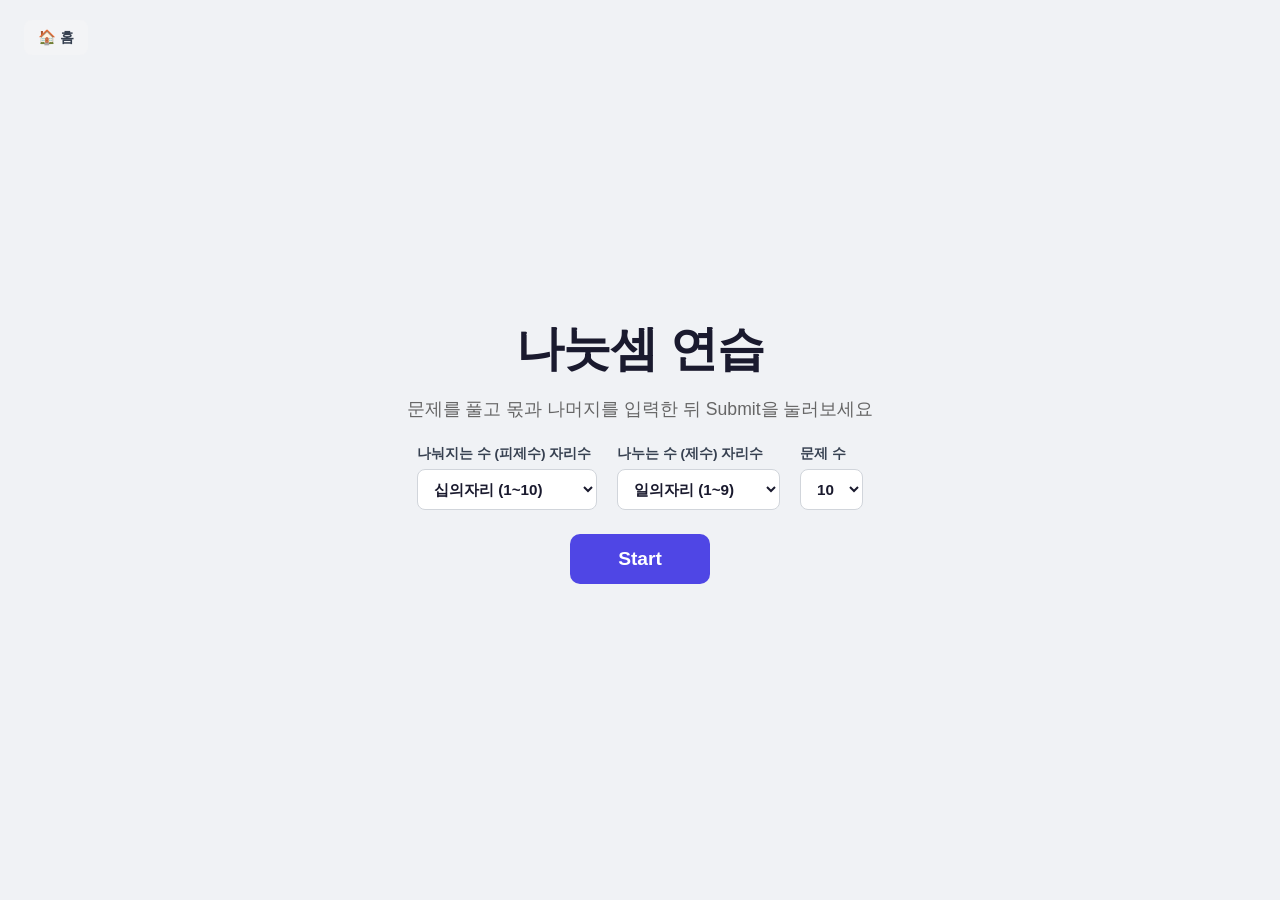
==== division-drill/index.html @ f1855601 "add division drill game with requirements, plan, and implementation files" ====
<!DOCTYPE html>
<html lang="ko">
<head>
  <meta charset="UTF-8">
  <meta name="viewport" content="width=device-width, initial-scale=1.0">
  <title>나눗셈 연습</title>
  <link rel="stylesheet" href="style.css">
</head>
<body>

  <div id="start-screen">
    <a class="home-btn" href="../">🏠 홈</a>
    <h1>나눗셈 연습</h1>
    <p>문제를 풀고 몫과 나머지를 입력한 뒤 Submit을 눌러보세요</p>

    <div class="options">
      <label class="option-group">
        나눠지는 수 (피제수) 자리수
        <select id="dividend-digit">
          <option value="십" selected>십의자리 (1~10)</option>
          <option value="백">백의자리 (1~100)</option>
          <option value="천">천의자리 (1~1000)</option>
          <option value="만">만의자리 (1~10000)</option>
        </select>
      </label>

      <label class="option-group">
        나누는 수 (제수) 자리수
        <select id="divisor-digit">
          <option value="일" selected>일의자리 (1~9)</option>
          <option value="십">십의자리 (1~10)</option>
          <option value="백">백의자리 (1~100)</option>
        </select>
      </label>

      <label class="option-group">
        문제 수
        <select id="problem-count">
          <option value="5">5</option>
          <option value="10" selected>10</option>
          <option value="20">20</option>
        </select>
      </label>
    </div>

    <button id="start-btn" onclick="startGame()">Start</button>
  </div>

  <div id="game-screen" class="hidden">
    <header id="game-header">
      <div id="elapsed">0:00</div>
      <div id="score" class="hidden">— / —</div>
      <div id="header-actions">
        <a class="home-btn" href="../">🏠</a>
        <button id="submit-btn" onclick="submitAnswers()">Submit</button>
        <button id="reset-btn" class="hidden" onclick="reset()">Reset</button>
      </div>
    </header>

    <main>
      <div id="problem-grid"></div>
      <div id="history-section" class="hidden"></div>
    </main>
  </div>

  <script src="app.js"></script>
</body>
</html>
---- division-drill/style.css ----
* {
  box-sizing: border-box;
  margin: 0;
  padding: 0;
}

body {
  font-family: 'Segoe UI', Tahoma, Geneva, Verdana, sans-serif;
  background: #f0f2f5;
  min-height: 100vh;
  color: #1a1a2e;
}

.hidden {
  display: none !important;
}

/* ── START SCREEN ── */

#start-screen {
  position: relative;
  display: flex;
  flex-direction: column;
  align-items: center;
  justify-content: center;
  min-height: 100vh;
  gap: 16px;
  padding: 40px 20px;
}

#start-screen h1 {
  font-size: 3rem;
  font-weight: 800;
  letter-spacing: -1px;
  color: #1a1a2e;
}

#start-screen p {
  font-size: 1.1rem;
  color: #666;
  margin-bottom: 8px;
}

.options {
  display: flex;
  flex-wrap: wrap;
  gap: 20px;
  justify-content: center;
  margin-bottom: 8px;
}

.option-group {
  display: flex;
  flex-direction: column;
  gap: 6px;
  font-size: 0.85rem;
  font-weight: 700;
  color: #374151;
}

.option-group select {
  padding: 10px 12px;
  font-size: 0.95rem;
  font-weight: 600;
  color: #1a1a2e;
  background: #fff;
  border: 1.5px solid #d1d5db;
  border-radius: 8px;
  outline: none;
  cursor: pointer;
}

.option-group select:focus {
  border-color: #4f46e5;
}

#start-btn {
  padding: 14px 48px;
  font-size: 1.2rem;
  font-weight: 700;
  background: #4f46e5;
  color: #fff;
  border: none;
  border-radius: 10px;
  cursor: pointer;
  transition: background 0.15s, transform 0.1s;
}

#start-btn:hover {
  background: #4338ca;
  transform: translateY(-1px);
}

#start-btn:active {
  transform: translateY(0);
}

/* ── GAME SCREEN ── */

#game-screen {
  display: flex;
  flex-direction: column;
  min-height: 100vh;
}

/* ── HEADER ── */

#game-header {
  position: sticky;
  top: 0;
  z-index: 10;
  display: flex;
  align-items: center;
  justify-content: space-between;
  padding: 14px 32px;
  background: #fff;
  border-bottom: 1px solid #e5e7eb;
  box-shadow: 0 1px 4px rgba(0, 0, 0, 0.06);
}

#elapsed {
  font-size: 2rem;
  font-weight: 800;
  font-variant-numeric: tabular-nums;
  color: #1a1a2e;
  min-width: 90px;
}

#score {
  font-size: 1.5rem;
  font-weight: 700;
  color: #4f46e5;
}

#header-actions {
  display: flex;
  gap: 10px;
}

.home-btn {
  padding: 10px 16px;
  font-size: 0.95rem;
  font-weight: 700;
  background: #f3f4f6;
  color: #374151;
  border: none;
  border-radius: 8px;
  cursor: pointer;
  text-decoration: none;
  transition: background 0.15s, transform 0.1s;
  display: inline-flex;
  align-items: center;
  gap: 6px;
}

.home-btn:hover {
  background: #e5e7eb;
  transform: translateY(-1px);
}

#start-screen .home-btn {
  position: absolute;
  top: 20px;
  left: 24px;
  font-size: 0.9rem;
  padding: 8px 14px;
}

#submit-btn,
#reset-btn {
  padding: 10px 28px;
  font-size: 1rem;
  font-weight: 700;
  border: none;
  border-radius: 8px;
  cursor: pointer;
  transition: background 0.15s, transform 0.1s;
}

#submit-btn {
  background: #4f46e5;
  color: #fff;
}

#submit-btn:hover {
  background: #4338ca;
  transform: translateY(-1px);
}

#reset-btn {
  background: #e5e7eb;
  color: #374151;
}

#reset-btn:hover {
  background: #d1d5db;
  transform: translateY(-1px);
}

/* ── PROBLEM GRID ── */

main {
  flex: 1;
  padding: 24px 32px 48px;
}

#problem-grid {
  display: grid;
  grid-template-columns: repeat(auto-fit, minmax(200px, 1fr));
  gap: 14px;
}

.problem-card {
  background: #fff;
  border: 2px solid #e5e7eb;
  border-radius: 12px;
  padding: 16px 14px;
  display: flex;
  flex-direction: column;
  align-items: center;
  gap: 10px;
  transition: border-color 0.2s, background 0.2s;
}

.problem-card.correct {
  background: #f0fdf4;
  border-color: #22c55e;
}

.problem-card.wrong {
  background: #fef2f2;
  border-color: #ef4444;
}

.problem-num {
  align-self: flex-start;
  font-size: 0.8rem;
  color: #9ca3af;
  font-weight: 700;
}

/* ── LONG DIVISION BRACKET ── */

.long-division {
  display: flex;
  align-items: flex-end;
  gap: 6px;
}

.long-division .divisor {
  font-size: 1.4rem;
  font-weight: 800;
  color: #1a1a2e;
  padding-bottom: 4px;
}

.long-division .bracket {
  border-left: 3px solid #1a1a2e;
  border-top: 3px solid #1a1a2e;
  border-top-left-radius: 14px;
  padding: 2px 12px 0 10px;
}

.long-division .dividend {
  font-size: 1.4rem;
  font-weight: 800;
  color: #1a1a2e;
}

.problem-card.correct .divisor,
.problem-card.correct .dividend,
.problem-card.correct .bracket {
  color: #15803d;
  border-color: #22c55e;
}

.problem-card.wrong .divisor,
.problem-card.wrong .dividend,
.problem-card.wrong .bracket {
  color: #b91c1c;
  border-color: #ef4444;
}

/* ── ANSWER INPUTS ── */

.answer-row {
  display: flex;
  gap: 10px;
}

.answer-field {
  display: flex;
  align-items: center;
  gap: 4px;
  font-size: 0.75rem;
  font-weight: 700;
  color: #6b7280;
}

.answer-input {
  width: 48px;
  padding: 4px 6px;
  font-size: 0.9rem;
  font-weight: 700;
  text-align: center;
  border: 1.5px solid #d1d5db;
  border-radius: 6px;
  outline: none;
  color: #1a1a2e;
  background: #f9fafb;
  transition: border-color 0.15s;
  -moz-appearance: textfield;
}

.answer-input::-webkit-outer-spin-button,
.answer-input::-webkit-inner-spin-button {
  -webkit-appearance: none;
}

.answer-input:focus {
  border-color: #4f46e5;
  background: #fff;
}

.answer-input:disabled {
  background: transparent;
  border-color: transparent;
  cursor: default;
  color: inherit;
}

.problem-card.correct .answer-input {
  color: #15803d;
}

.problem-card.wrong .answer-input {
  color: #b91c1c;
}

.correct-answer {
  font-size: 0.78rem;
  font-weight: 700;
  color: #b91c1c;
}

/* ── HISTORY ── */

#history-section {
  margin-top: 48px;
  padding-bottom: 48px;
}

.history-title {
  font-size: 0.85rem;
  font-weight: 700;
  text-transform: uppercase;
  letter-spacing: 0.08em;
  color: #9ca3af;
  margin-bottom: 12px;
}

.history-table {
  width: 100%;
  border-collapse: collapse;
  font-size: 0.95rem;
}

.history-table thead th {
  text-align: left;
  padding: 6px 12px;
  font-size: 0.8rem;
  font-weight: 600;
  color: #9ca3af;
  border-bottom: 1px solid #e5e7eb;
}

.history-table tbody tr {
  border-bottom: 1px solid #f3f4f6;
  transition: background 0.1s;
}

.history-table tbody tr:hover {
  background: #f9fafb;
}

.history-table td {
  padding: 10px 12px;
  color: #374151;
}

.history-star {
  width: 28px;
  color: #f59e0b;
  font-size: 1rem;
}

.history-score {
  font-weight: 700;
  font-variant-numeric: tabular-nums;
}

.history-time {
  color: #6b7280;
  font-variant-numeric: tabular-nums;
}

.history-table tr.history-best td {
  color: #92400e;
  background: #fffbeb;
}

.history-table tr.history-best:hover td {
  background: #fef3c7;
}

.history-table tr.history-current td {
  font-weight: 700;
}

.history-table tr.history-best.history-current td {
  background: #fef3c7;
}
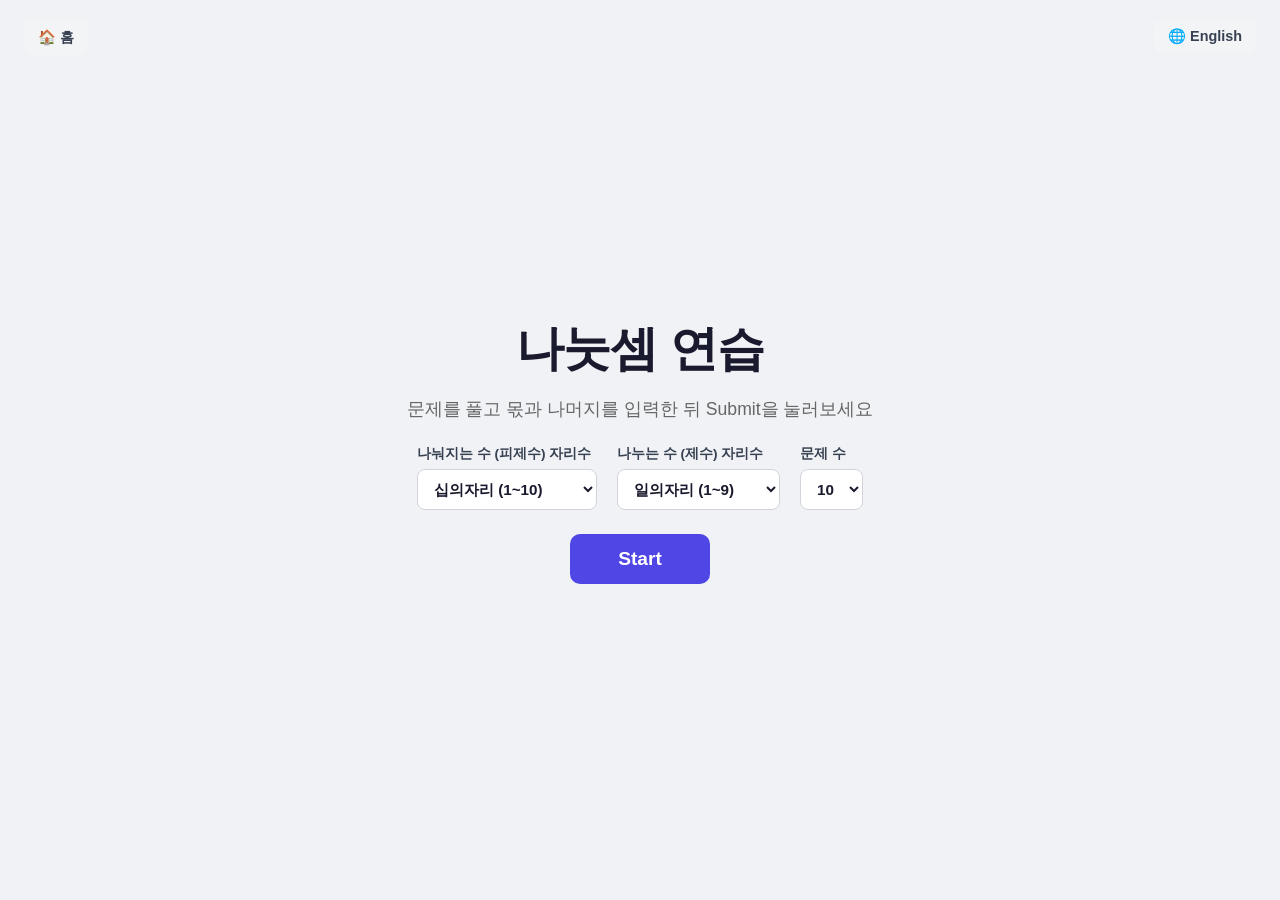
==== commit 2fe37d61: "add Korean/English language toggle across the launcher and all games Every page gains a top-right to" ====
--- a/division-drill/index.html
+++ b/division-drill/index.html
@@ -9,32 +9,33 @@
 <body>
 
   <div id="start-screen">
-    <a class="home-btn" href="../">🏠 홈</a>
-    <h1>나눗셈 연습</h1>
-    <p>문제를 풀고 몫과 나머지를 입력한 뒤 Submit을 눌러보세요</p>
+    <a class="home-btn" href="../" data-i18n="home">🏠 홈</a>
+    <button id="lang-btn" class="lang-btn" onclick="toggleLang()"></button>
+    <h1 data-i18n="title">나눗셈 연습</h1>
+    <p data-i18n="subtitle">문제를 풀고 몫과 나머지를 입력한 뒤 Submit을 눌러보세요</p>
 
     <div class="options">
       <label class="option-group">
-        나눠지는 수 (피제수) 자리수
+        <span data-i18n="dividendLabel">나눠지는 수 (피제수) 자리수</span>
         <select id="dividend-digit">
-          <option value="십" selected>십의자리 (1~10)</option>
-          <option value="백">백의자리 (1~100)</option>
-          <option value="천">천의자리 (1~1000)</option>
-          <option value="만">만의자리 (1~10000)</option>
+          <option value="ten" data-i18n="dividendTen" selected>십의자리 (1~10)</option>
+          <option value="hundred" data-i18n="dividendHundred">백의자리 (1~100)</option>
+          <option value="thousand" data-i18n="dividendThousand">천의자리 (1~1000)</option>
+          <option value="tenThousand" data-i18n="dividendTenThousand">만의자리 (1~10000)</option>
         </select>
       </label>
 
       <label class="option-group">
-        나누는 수 (제수) 자리수
+        <span data-i18n="divisorLabel">나누는 수 (제수) 자리수</span>
         <select id="divisor-digit">
-          <option value="일" selected>일의자리 (1~9)</option>
-          <option value="십">십의자리 (1~10)</option>
-          <option value="백">백의자리 (1~100)</option>
+          <option value="one" data-i18n="divisorOne" selected>일의자리 (1~9)</option>
+          <option value="ten" data-i18n="divisorTen">십의자리 (1~10)</option>
+          <option value="hundred" data-i18n="divisorHundred">백의자리 (1~100)</option>
         </select>
       </label>
 
       <label class="option-group">
-        문제 수
+        <span data-i18n="problemCount">문제 수</span>
         <select id="problem-count">
           <option value="5">5</option>
           <option value="10" selected>10</option>
@@ -52,6 +53,7 @@
       <div id="score" class="hidden">— / —</div>
       <div id="header-actions">
         <a class="home-btn" href="../">🏠</a>
+        <button id="lang-btn-game" class="lang-btn" onclick="toggleLang()"></button>
         <button id="submit-btn" onclick="submitAnswers()">Submit</button>
         <button id="reset-btn" class="hidden" onclick="reset()">Reset</button>
       </div>
--- a/division-drill/style.css
+++ b/division-drill/style.css
@@ -420,3 +420,31 @@
 .history-table tr.history-best.history-current td {
   background: #fef3c7;
 }
+
+/* ── LANGUAGE TOGGLE ── */
+
+.lang-btn {
+  padding: 10px 16px;
+  font-family: inherit;
+  font-size: 0.95rem;
+  font-weight: 700;
+  background: #f3f4f6;
+  color: #374151;
+  border: none;
+  border-radius: 8px;
+  cursor: pointer;
+  transition: background 0.15s, transform 0.1s;
+}
+
+.lang-btn:hover {
+  background: #e5e7eb;
+  transform: translateY(-1px);
+}
+
+#start-screen .lang-btn {
+  position: absolute;
+  top: 20px;
+  right: 24px;
+  font-size: 0.9rem;
+  padding: 8px 14px;
+}
